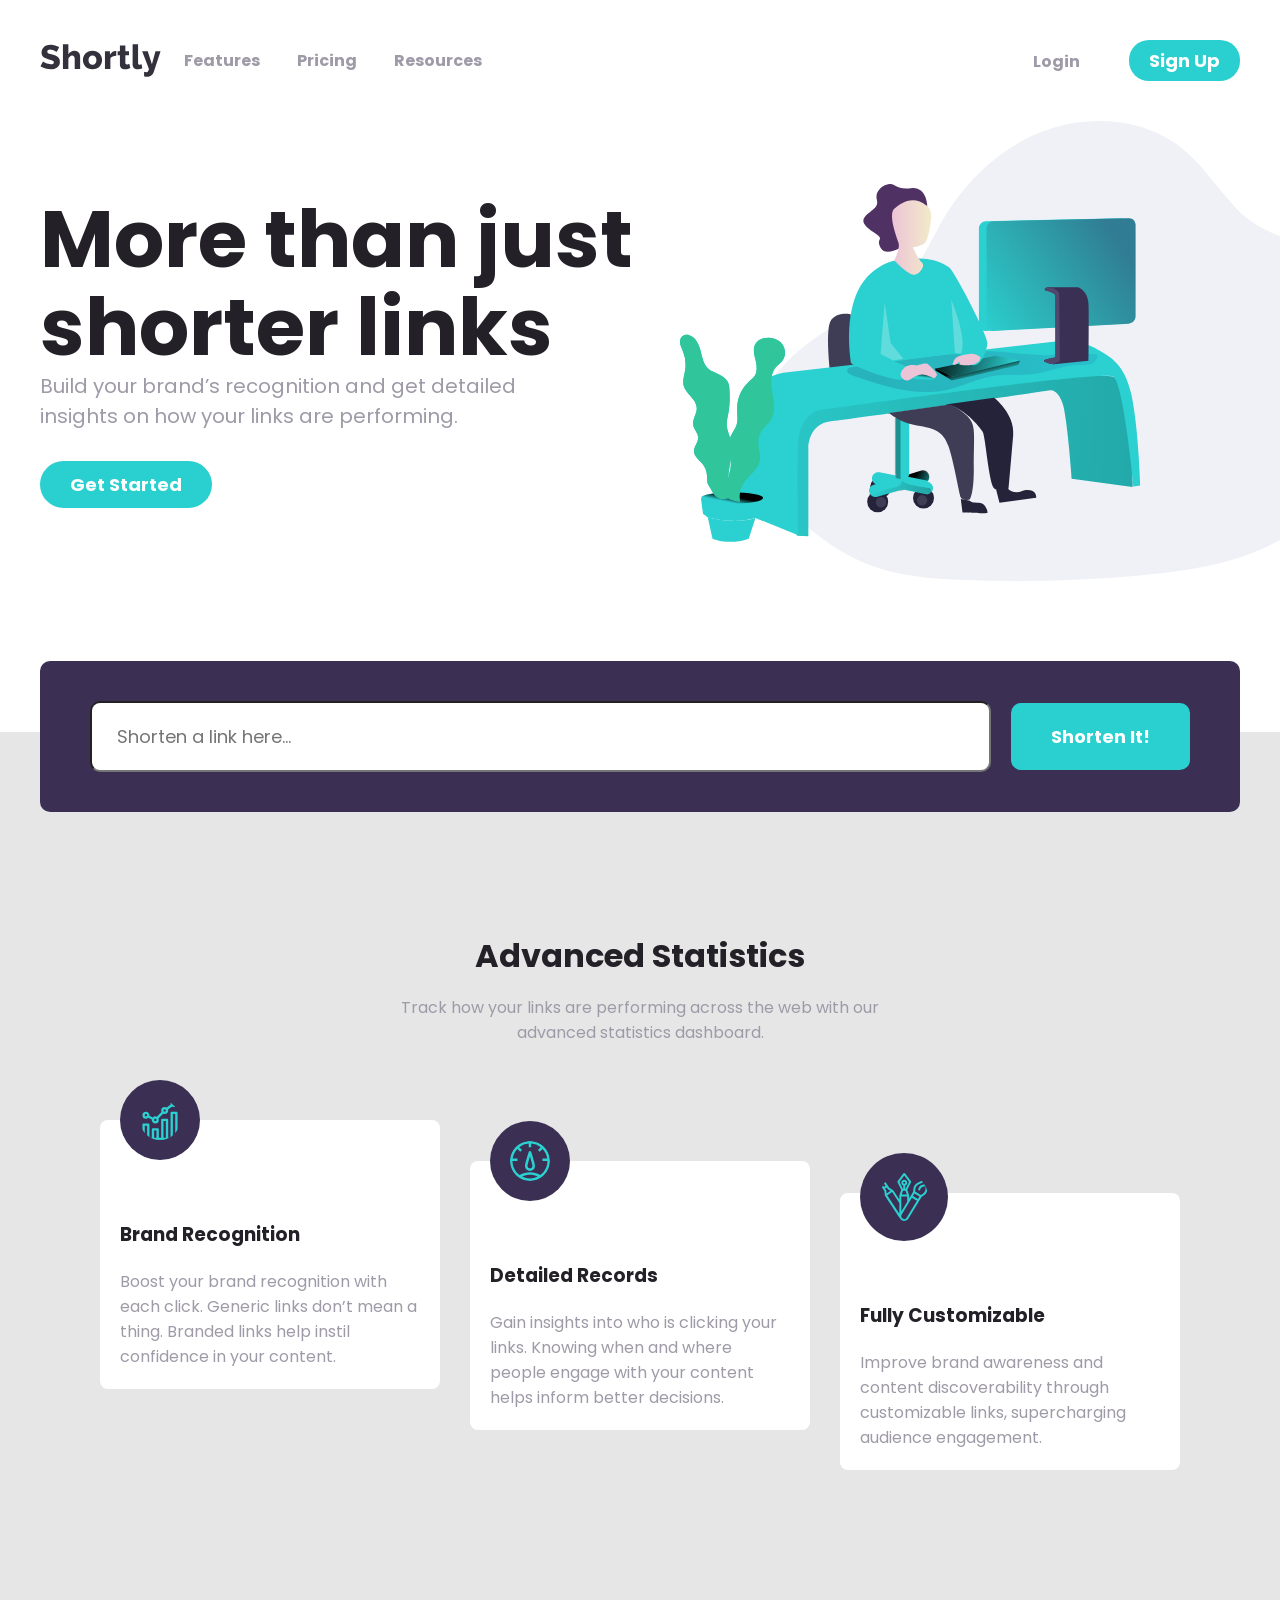
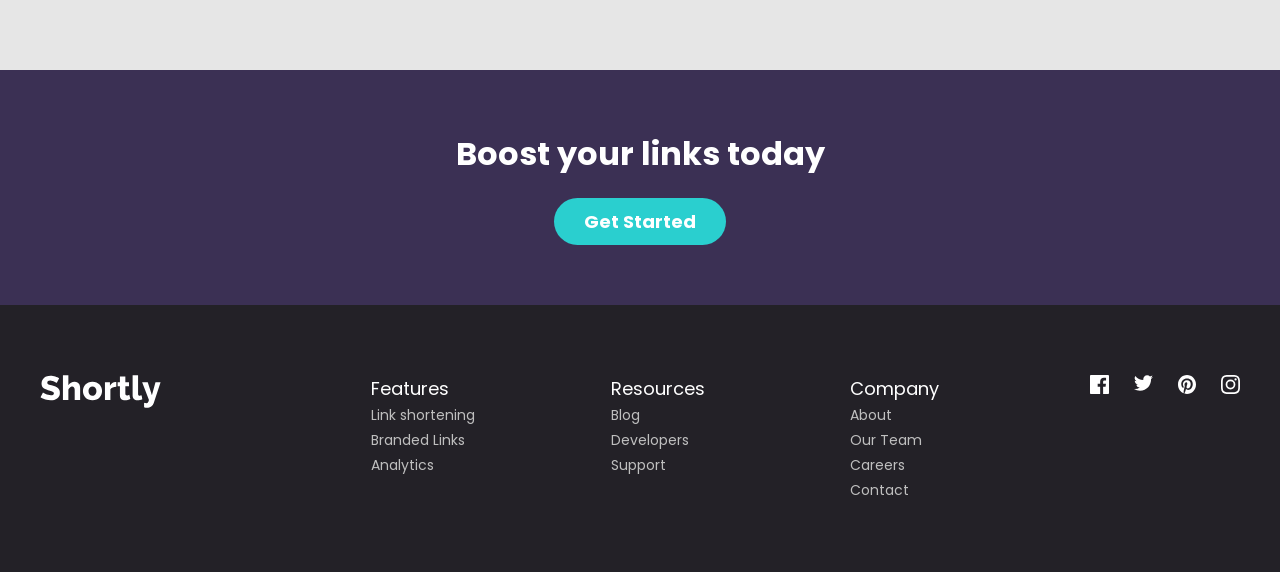
==== index.html @ 7fc7f37b "delete public folder" ====
<!DOCTYPE html>
<html lang="en">
  <head>
    <meta charset="utf-8" />
    <meta name="viewport" content="width=device-width, initial-scale=1" />
    <link rel="shortcut icon" href="favicon-32x32.png" type="image/x-icon">
    <title>Frontend Mentor | Shortly URL shortening API Challenge</title>
    <link rel="stylesheet" href="../styles/global.css">
    <link rel="preconnect" href="https://fonts.googleapis.com">
    <link rel="preconnect" href="https://fonts.gstatic.com" crossorigin>
    <link href="https://fonts.googleapis.com/css2?family=Poppins:wght@500;700&display=swap" rel="stylesheet"> 
  </head>
  <body>
    <header>
      <a href="#">
        <h1 id="logo">
          <img src="images/logo.svg" alt="logo"></img>
        </h1>
      </a>
      <nav id="menu">
        <div id="menu-links">
          <a href="#">Features</a>
          <a href="#">Pricing</a>
          <a href="#">Resources</a>
        </div>
        <div id="menu-login">
          <a href="#">Login</a>
          <button>Sign Up</button>
        </div>
      </nav>
      <button id="btn-mobile">
        <span id="hamburguer"></span>
      </button>
    </header>
    <article id="introduction">
      <section>
        <h1> More than just shorter links</h1>
        <p>
          Build your brand’s recognition and get detailed insights on how your
          links are performing.
        </p>
        <button>Get Started</button>
      </section>
      <div id="image-introduction">
        <img
          src="images/illustration-working.svg"
          alt="working on computer svg"
        ></img>
      </div>
    </article>
    <div id="shorten-link" class="purpleBg">
			<input
				id="input-shorten-link"
				placeholder=" Shorten a link here..."
			></input>
			<button id="btn-shorten">Shorten It!</button>
			<span id="error">Please add link</span>
		</div>
    <div id="statistics">
			<section>
				<h2>Advanced Statistics</h2>
				<p>
					Track how your links are performing across the web with our advanced
					statistics dashboard.
				</p>
			</section>
			<div id="cards-container">
				<div class="card-statistics">
					<img
						src="images/icon-brand-recognition.svg"
						alt="statistics icon"
					></img>
					<h3>Brand Recognition</h3>
					<p>
						Boost your brand recognition with each click. Generic links don’t
						mean a thing. Branded links help instil confidence in your content.
					</p>
				</div>
				<div class="card-statistics">
					<img
						src="images/icon-detailed-records.svg"
						alt="speedometer icon"
					></img>
					<h3>Detailed Records</h3>
					<p>
						Gain insights into who is clicking your links. Knowing when and
						where people engage with your content helps inform better decisions.
					</p>
				</div>
				<div class="card-statistics">
					<img
						src="images/icon-fully-customizable.svg"
						alt="speedometer icon"
					></img>
					<h3>Fully Customizable</h3>
					<p>
						Improve brand awareness and content discoverability through
						customizable links, supercharging audience engagement.
					</p>
				</div>
			</div>
		</div>
    <div id="boost-link">
      <h2>Boost your links today</h2>
      <button>Get Started</button>
    </div>
    <div id="footer-container">
			<footer>
				<a id="logo-footer" href="#">
					<img src="images/logo.svg" alt="logo"></img>
				</a>
				<ul>
					<span>Features</span>
					<li><a href="#">Link shortening</a></li>
					<li><a href="#">Branded Links</a></li>
					<li><a href="#">Analytics</a></li>
				</ul>
				<ul>
					<span>Resources</span>
					<li><a href="#">Blog</a></li>
					<li><a href="#">Developers</a></li>
					<li><a href="#">Support</a></li>
				</ul>
				<ul>
					<span>Company</span>
					<li><a href="#">About</a></li>
					<li><a href="#">Our Team</a></li>
					<li><a href="#">Careers</a></li>
					<li><a href="#">Contact</a></li>
				</ul>
				<ul id="social-medias">
					<li>
						<a href="#">
							<img src="images/icon-facebook.svg" alt="facebook icon"></img>
						</a>
					</li>
					<li>
						<a href="#">
							<img src="images/icon-twitter.svg" alt="twitter icon"></img>
						</a>
					</li>
					<li>
						<a href="#">
							<img src="images/icon-pinterest.svg" alt="pinterest icon"></img>
						</a>
					</li>
					<li>
						<a href="#">
							<img src="images/icon-instagram.svg" alt="instagram icon"></img>
						</a>
					</li>
				</ul>
			</footer>
		</div>
    <script src="../scripts/index.js"></script>
  </body>
</html>
---- styles/global.css ----
@media (max-width: 1080px) {
  header {
    padding: 40px 10px;
  }
  #introduction {
    -ms-flex-wrap: wrap;
        flex-wrap: wrap;
  }
  #shorten-link {
    margin: 0 20px;
  }
  #cards-container {
    padding-bottom: 450px;
  }
  #footer-container footer {
    padding: 40px 10px;
  }
}

@media (max-width: 768px) {
  header #menu {
    display: -webkit-box;
    display: -ms-flexbox;
    display: flex;
    position: absolute;
    -webkit-box-orient: vertical;
    -webkit-box-direction: normal;
        -ms-flex-direction: column;
            flex-direction: column;
    top: 110px;
    background-color: #3b3054;
    padding: 30px 15px;
    margin: 0 20px;
    border-radius: 8px;
    left: 0;
    right: 0;
    text-align: center;
    z-index: 1000;
    visibility: hidden;
  }
  header #menu a {
    color: white;
    padding: 15px 0;
  }
  header #menu-links {
    display: -webkit-box;
    display: -ms-flexbox;
    display: flex;
    -webkit-box-orient: vertical;
    -webkit-box-direction: normal;
        -ms-flex-direction: column;
            flex-direction: column;
    width: 100%;
  }
  header #menu-links a {
    margin: 0;
  }
  header #menu-login {
    display: -webkit-box;
    display: -ms-flexbox;
    display: flex;
    -webkit-box-orient: vertical;
    -webkit-box-direction: normal;
        -ms-flex-direction: column;
            flex-direction: column;
    border-top: 1px solid rgba(255, 255, 255, 0.205);
    width: 100%;
  }
  header #menu-login a {
    margin: 0;
  }
  header #menu-login button {
    padding: 10px 20px;
    -webkit-transition: none;
    transition: none;
  }
  header #btn-mobile {
    display: block;
  }
  header #menu.active {
    visibility: visible;
  }
  header #menu.active #hamburguer {
    background-color: red;
  }
  #btn-mobile {
    display: -webkit-box;
    display: -ms-flexbox;
    display: flex;
    padding: 0.5rem;
    font-size: 1rem;
    border: none;
    background: none;
    cursor: pointer;
  }
  #hamburguer {
    display: block;
    border-top: 3px solid #9e9aa7;
    width: 23px;
  }
  #hamburguer::after, #hamburguer::before {
    display: block;
    content: "";
    width: 23px;
    height: 3px;
    background-color: #9e9aa7;
    margin-top: 5px;
  }
  #introduction #image-introduction {
    -webkit-box-ordinal-group: 0;
        -ms-flex-order: -1;
            order: -1;
    max-width: 500px;
    margin-bottom: 40px;
    position: relative;
    right: -20px;
  }
  #introduction section {
    text-align: center;
    padding: 15px;
  }
  #introduction section h1 {
    line-height: 1.3em;
    overflow: hidden;
  }
  #introduction section p {
    margin: 20px auto;
    font-size: 16px;
  }
  #introduction section button {
    margin-top: 0;
  }
  #shorten-link {
    margin: 0 20px;
    padding: 20px;
  }
  #shorten-link input {
    width: 100%;
    padding: 10px 15px;
    font-size: 16px;
  }
  #shorten-link button {
    width: 100%;
    padding: 10px 15px;
  }
  #statistics {
    padding-bottom: 80px;
  }
  #statistics #cards-container {
    padding-bottom: 1100px;
    gap: 90px;
  }
  #statistics .card-statistics img {
    margin: 0 auto;
  }
  #footer-container footer {
    -webkit-box-orient: vertical;
    -webkit-box-direction: normal;
        -ms-flex-direction: column;
            flex-direction: column;
    -webkit-box-align: center;
        -ms-flex-align: center;
            align-items: center;
    text-align: center;
    padding: 70px 0;
  }
  #footer-container #logo-footer {
    margin: 0 0 30px;
  }
  #footer-container #social-medias {
    margin-top: 20px;
    -webkit-box-flex: 1;
        -ms-flex: 1;
            flex: 1;
  }
}

header {
  display: -webkit-box;
  display: -ms-flexbox;
  display: flex;
  -ms-flex-wrap: wrap;
      flex-wrap: wrap;
  -webkit-box-pack: justify;
      -ms-flex-pack: justify;
          justify-content: space-between;
  -webkit-box-align: center;
      -ms-flex-align: center;
          align-items: center;
  margin: 0 auto;
  padding: 40px 0;
  max-width: 1200px;
}

header #logo {
  display: -webkit-box;
  display: -ms-flexbox;
  display: flex;
  -webkit-box-flex: 1;
      -ms-flex: 1;
          flex: 1;
}

header #menu {
  display: -webkit-box;
  display: -ms-flexbox;
  display: flex;
  -ms-flex-wrap: wrap;
      flex-wrap: wrap;
  -webkit-box-align: center;
      -ms-flex-align: center;
          align-items: center;
  -webkit-box-pack: justify;
      -ms-flex-pack: justify;
          justify-content: space-between;
  -webkit-box-flex: 1;
      -ms-flex: 1;
          flex: 1;
}

header a {
  color: #9e9aa7;
  font-weight: 700;
}

header a:hover {
  color: #3b3054;
}

header #menu-links {
  overflow: hidden;
}

header #menu-links a {
  padding: 5px 10px;
  margin-left: 13px;
}

header #menu-login a {
  padding: 5px 10px;
  margin-right: 35px;
}

header #menu-login button {
  background-color: #2acfcf;
  color: white;
  border: none;
  border-radius: 20px;
  padding: 7px 20px;
  cursor: pointer;
  -webkit-transition: 0.3s;
  transition: 0.3s;
}

header #menu-login button:hover {
  -webkit-filter: opacity(0.5);
          filter: opacity(0.5);
}

header #btn-mobile {
  display: none;
}

#introduction {
  display: -webkit-box;
  display: -ms-flexbox;
  display: flex;
  -webkit-box-pack: justify;
      -ms-flex-pack: justify;
          justify-content: space-between;
  -webkit-box-align: center;
      -ms-flex-align: center;
          align-items: center;
}

#introduction #image-introduction {
  max-width: 700px;
  margin-right: -100px;
  overflow: hidden;
}

#introduction section {
  margin: 0 auto;
  max-width: 600px;
}

#introduction section h1 {
  font-size: clamp(2.3em, 10vw, 5em);
  overflow: hidden;
  line-height: 1.1em;
}

#introduction section p {
  color: #9e9aa7;
  font-size: 20px;
  max-width: 500px;
}

#introduction section button {
  margin-top: 30px;
  background-color: #2acfcf;
  color: white;
  border: none;
  border-radius: 30px;
  padding: 10px 30px;
  cursor: pointer;
  -webkit-transition: 0.3s;
  transition: 0.3s;
  font-size: 18px;
  font-weight: 700;
}

#introduction section button:hover {
  -webkit-filter: opacity(0.5);
          filter: opacity(0.5);
}

#shorten-link {
  display: -webkit-box;
  display: -ms-flexbox;
  display: flex;
  -ms-flex-wrap: wrap;
      flex-wrap: wrap;
  -webkit-box-pack: justify;
      -ms-flex-pack: justify;
          justify-content: space-between;
  -webkit-box-align: center;
      -ms-flex-align: center;
          align-items: center;
  max-width: 1200px;
  margin: 0 auto;
  padding: 40px 50px;
  background-color: #3b3054;
  gap: 20px;
  border-radius: 10px;
  position: relative;
  top: 5rem;
}

#shorten-link input {
  -webkit-box-flex: 1;
      -ms-flex: 1;
          flex: 1;
  padding: 20px;
  border-radius: 10px;
  font-size: 18px;
  outline: none;
}

#shorten-link button {
  padding: 20px 40px;
  border-radius: 10px;
}

#shorten-link #error {
  color: #f46262;
  width: 100%;
  display: none;
}

#boost-link {
  background-color: #3b3054;
  text-align: center;
  padding: 60px;
}

#boost-link h2 {
  font-size: 2em;
  margin-bottom: 20px;
}

h2 {
  color: white;
}

button {
  background-color: #2acfcf;
  color: white;
  border: none;
  border-radius: 30px;
  padding: 10px 30px;
  cursor: pointer;
  -webkit-transition: 0.3s;
  transition: 0.3s;
  font-size: 18px;
  font-weight: 700;
}

button:hover {
  -webkit-filter: opacity(0.5);
          filter: opacity(0.5);
}

#statistics {
  background-color: #e6e6e6;
  text-align: center;
  padding: 200px 30px;
}

#statistics section p {
  max-width: 530px;
  margin: 15px auto;
}

#statistics h2 {
  color: #232127;
  font-size: 2em;
}

#statistics p {
  color: #9e9aa7;
}

#statistics #cards-container {
  display: -webkit-box;
  display: -ms-flexbox;
  display: flex;
  -ms-flex-wrap: wrap;
      flex-wrap: wrap;
  -webkit-box-pack: center;
      -ms-flex-pack: center;
          justify-content: center;
  gap: 30px;
  height: 350px;
  overflow: visible;
  margin-top: 60px;
}

#statistics .card-statistics {
  background-color: white;
  padding: 20px;
  border-radius: 8px;
  overflow: visible;
  text-align: left;
}

#statistics .card-statistics:nth-child(1) {
  -ms-flex-item-align: start;
      align-self: flex-start;
}

#statistics .card-statistics:nth-child(2) {
  -ms-flex-item-align: center;
      -ms-grid-row-align: center;
      align-self: center;
}

#statistics .card-statistics:nth-child(3) {
  -ms-flex-item-align: end;
      align-self: flex-end;
}

#statistics .card-statistics h3 {
  margin-bottom: 20px;
}

#statistics .card-statistics p {
  max-width: 300px;
}

#statistics .card-statistics img {
  position: relative;
  top: -60px;
  z-index: 1000;
  padding: 20px;
  border-radius: 50%;
  background-color: #3b3054;
}

#footer-container {
  background-color: #232127;
  width: 100%;
}

#footer-container footer {
  max-width: 1200px;
  margin: 0 auto;
  display: -webkit-box;
  display: -ms-flexbox;
  display: flex;
  -ms-flex-wrap: wrap;
      flex-wrap: wrap;
  -webkit-box-pack: justify;
      -ms-flex-pack: justify;
          justify-content: space-between;
  padding: 70px 0;
}

#footer-container #logo-footer {
  -webkit-filter: invert(99%) sepia(1%) saturate(0%) hue-rotate(331deg) brightness(200%) contrast(106.4%);
          filter: invert(99%) sepia(1%) saturate(0%) hue-rotate(331deg) brightness(200%) contrast(106.4%);
  margin-right: 120px;
}

#footer-container ul {
  list-style: none;
  -ms-flex-preferred-size: 150px;
      flex-basis: 150px;
}

#footer-container ul span {
  color: white;
  font-size: 18px;
  margin-bottom: 20px;
}

#footer-container ul li a {
  color: #bfbfbf;
  margin-top: 5px;
  font-size: 14px;
  -webkit-transition: 0.3s;
  transition: 0.3s;
}

#footer-container ul li a:hover {
  color: #2acfcf;
}

#footer-container #social-medias {
  display: -webkit-box;
  display: -ms-flexbox;
  display: flex;
  gap: 25px;
  -webkit-transition: 0.3s;
  transition: 0.3s;
}

#footer-container #social-medias a:hover {
  -webkit-filter: invert(58%) sepia(23%) saturate(1108%) hue-rotate(131deg) brightness(150%) contrast(106%);
          filter: invert(58%) sepia(23%) saturate(1108%) hue-rotate(131deg) brightness(150%) contrast(106%);
}

* {
  padding: 0;
  margin: 0;
  -webkit-box-sizing: border-box;
          box-sizing: border-box;
  font-family: "Poppins", sans-serif;
  color: #232127;
  overflow-x: hidden;
  /*hiddes horizontal scrollbar*/
}

a {
  text-decoration: none;
}

img {
  display: block;
  max-width: 100%;
}
/*# sourceMappingURL=global.css.map */
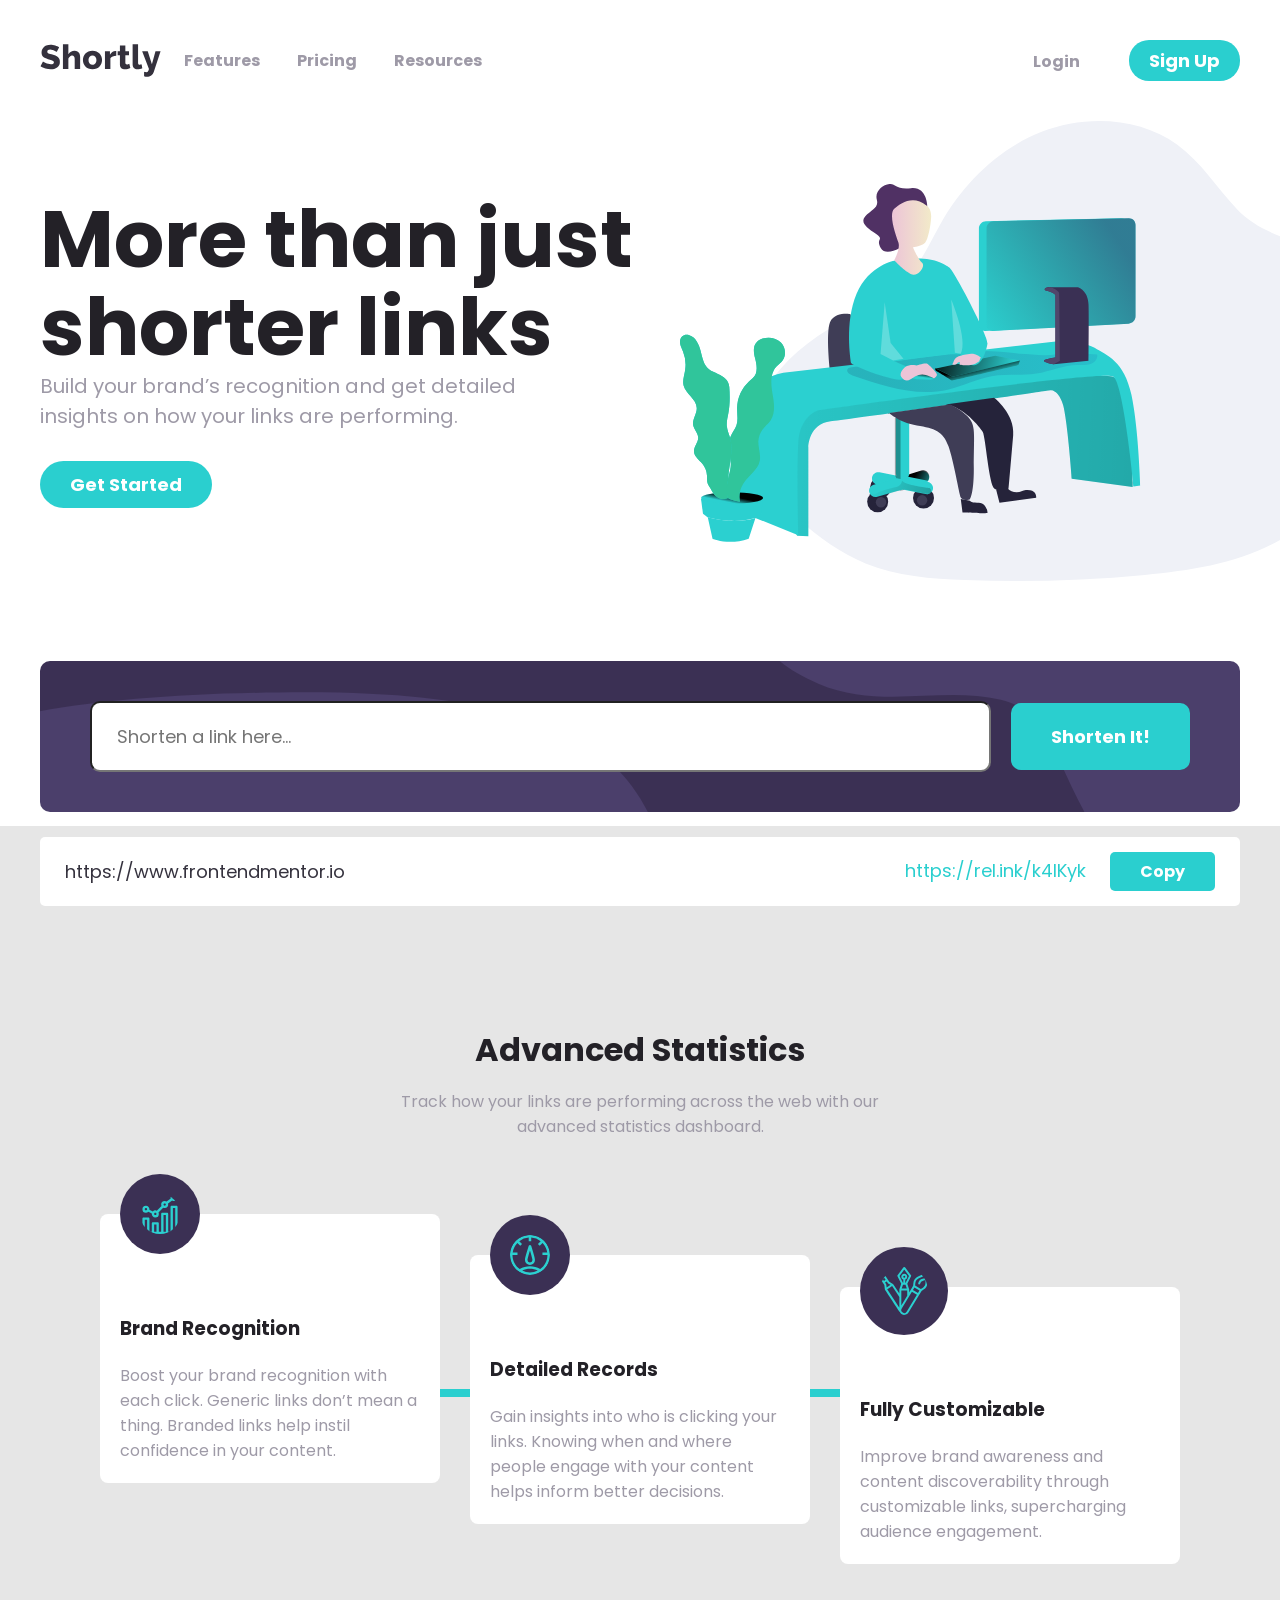
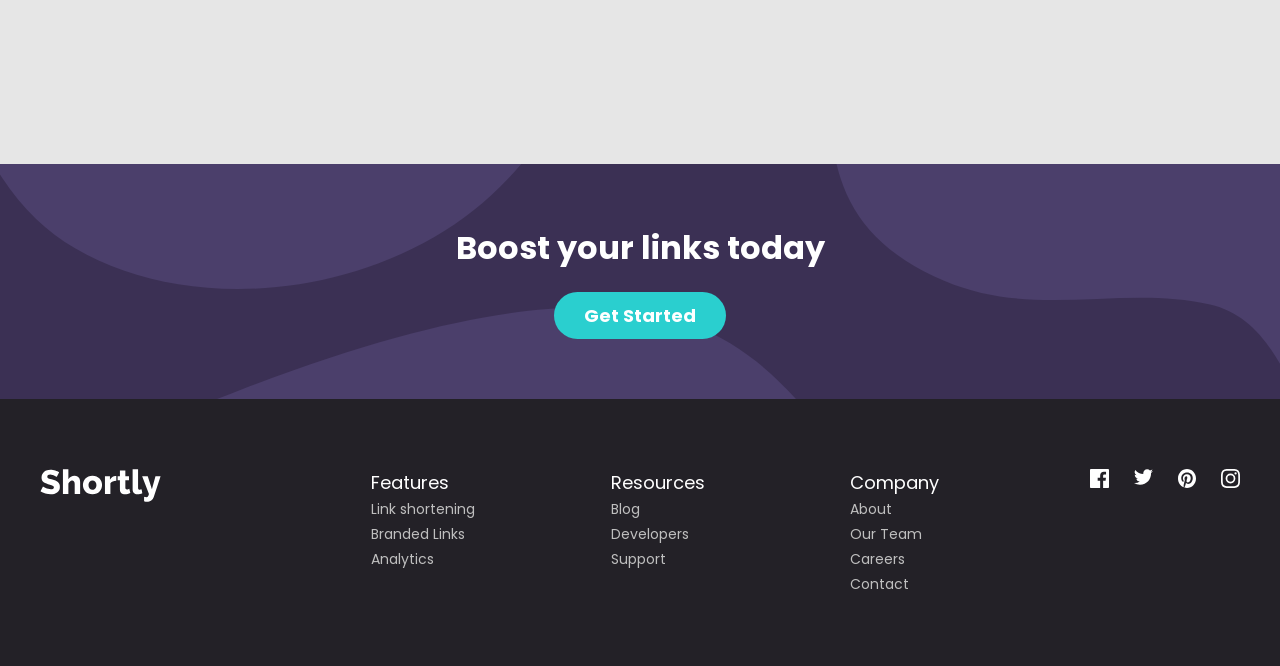
==== commit 02a07e21: "link-div desktop style done" ====
--- a/index.html
+++ b/index.html
@@ -3,9 +3,9 @@
   <head>
     <meta charset="utf-8" />
     <meta name="viewport" content="width=device-width, initial-scale=1" />
-    <link rel="shortcut icon" href="favicon-32x32.png" type="image/x-icon">
+    <link rel="shortcut icon" href="images/favicon-32x32.png" type="image/x-icon">
     <title>Frontend Mentor | Shortly URL shortening API Challenge</title>
-    <link rel="stylesheet" href="../styles/global.css">
+    <link rel="stylesheet" href="styles/global.css">
     <link rel="preconnect" href="https://fonts.googleapis.com">
     <link rel="preconnect" href="https://fonts.gstatic.com" crossorigin>
     <link href="https://fonts.googleapis.com/css2?family=Poppins:wght@500;700&display=swap" rel="stylesheet"> 
@@ -48,13 +48,22 @@
         ></img>
       </div>
     </article>
-    <div id="shorten-link" class="purpleBg">
-			<input
-				id="input-shorten-link"
-				placeholder=" Shorten a link here..."
-			></input>
-			<button id="btn-shorten">Shorten It!</button>
-			<span id="error">Please add link</span>
+    <div id="purpleBg-wrapper">
+			<div id="shorten-link" class="purpleBg">
+						<input
+							id="input-shorten-link"
+							placeholder=" Shorten a link here..."
+						></input>
+						<button id="btn-shorten">Shorten It!</button>
+						<span id="error">Please add link</span>
+					</div>
+					<div class="div-link">
+						<span>https://www.frontendmentor.io</span>
+						<div>
+							<span>https://rel.ink/k4lKyk</span>
+							<button>Copy</button>
+						</div>
+					</div>
 		</div>
     <div id="statistics">
 			<section>
@@ -152,6 +161,6 @@
 				</ul>
 			</footer>
 		</div>
-    <script src="../scripts/index.js"></script>
+    <script src="scripts/index.js"></script>
   </body>
 </html>
--- a/styles/global.css
+++ b/styles/global.css
@@ -8,6 +8,10 @@
   }
   #shorten-link {
     margin: 0 20px;
+    background-image: url(../images/bg-shorten-mobile.svg);
+  }
+  #boost-link {
+    background-image: url(../images/bg-boost-mobile.svg);
   }
   #cards-container {
     padding-bottom: 450px;
@@ -150,6 +154,12 @@
     padding-bottom: 1100px;
     gap: 90px;
   }
+  #statistics #cards-container::after {
+    left: 50%;
+    top: 20%;
+    height: 50rem;
+    width: .5rem;
+  }
   #statistics .card-statistics img {
     margin: 0 auto;
   }
@@ -315,7 +325,12 @@
           filter: opacity(0.5);
 }
 
-#shorten-link {
+#purpleBg-wrapper {
+  position: relative;
+  top: 5rem;
+}
+
+#purpleBg-wrapper #shorten-link {
   display: -webkit-box;
   display: -ms-flexbox;
   display: flex;
@@ -333,11 +348,11 @@
   background-color: #3b3054;
   gap: 20px;
   border-radius: 10px;
-  position: relative;
-  top: 5rem;
-}
-
-#shorten-link input {
+  background-image: url(../images/bg-shorten-desktop.svg);
+  background-size: cover;
+}
+
+#purpleBg-wrapper #shorten-link input {
   -webkit-box-flex: 1;
       -ms-flex: 1;
           flex: 1;
@@ -347,19 +362,55 @@
   outline: none;
 }
 
-#shorten-link button {
+#purpleBg-wrapper #shorten-link button {
   padding: 20px 40px;
   border-radius: 10px;
 }
 
-#shorten-link #error {
+#purpleBg-wrapper #shorten-link #error {
   color: #f46262;
   width: 100%;
   display: none;
 }
 
+#purpleBg-wrapper .div-link {
+  display: -webkit-box;
+  display: -ms-flexbox;
+  display: flex;
+  -webkit-box-pack: justify;
+      -ms-flex-pack: justify;
+          justify-content: space-between;
+  -webkit-box-align: center;
+      -ms-flex-align: center;
+          align-items: center;
+  -ms-flex-wrap: wrap;
+      flex-wrap: wrap;
+  max-width: 1200px;
+  margin: 25px auto 0;
+  padding: 15px 25px;
+  background-color: white;
+  border-radius: 5px;
+}
+
+#purpleBg-wrapper .div-link span {
+  color: #35323e;
+  font-size: 18px;
+}
+
+#purpleBg-wrapper .div-link div span {
+  color: #2acfcf;
+  margin-right: 20px;
+}
+
+#purpleBg-wrapper .div-link div button {
+  border-radius: 5px;
+  font-size: 16px;
+  padding: 7px 30px;
+}
+
 #boost-link {
   background-color: #3b3054;
+  background-image: url(../images/bg-boost-desktop.svg);
   text-align: center;
   padding: 60px;
 }
@@ -424,6 +475,19 @@
   height: 350px;
   overflow: visible;
   margin-top: 60px;
+  position: relative;
+  z-index: 10000;
+}
+
+#statistics #cards-container::after {
+  content: "";
+  position: absolute;
+  top: 50%;
+  left: 30%;
+  width: 50%;
+  height: 0.5rem;
+  background-color: #2acfcf;
+  z-index: -1;
 }
 
 #statistics .card-statistics {
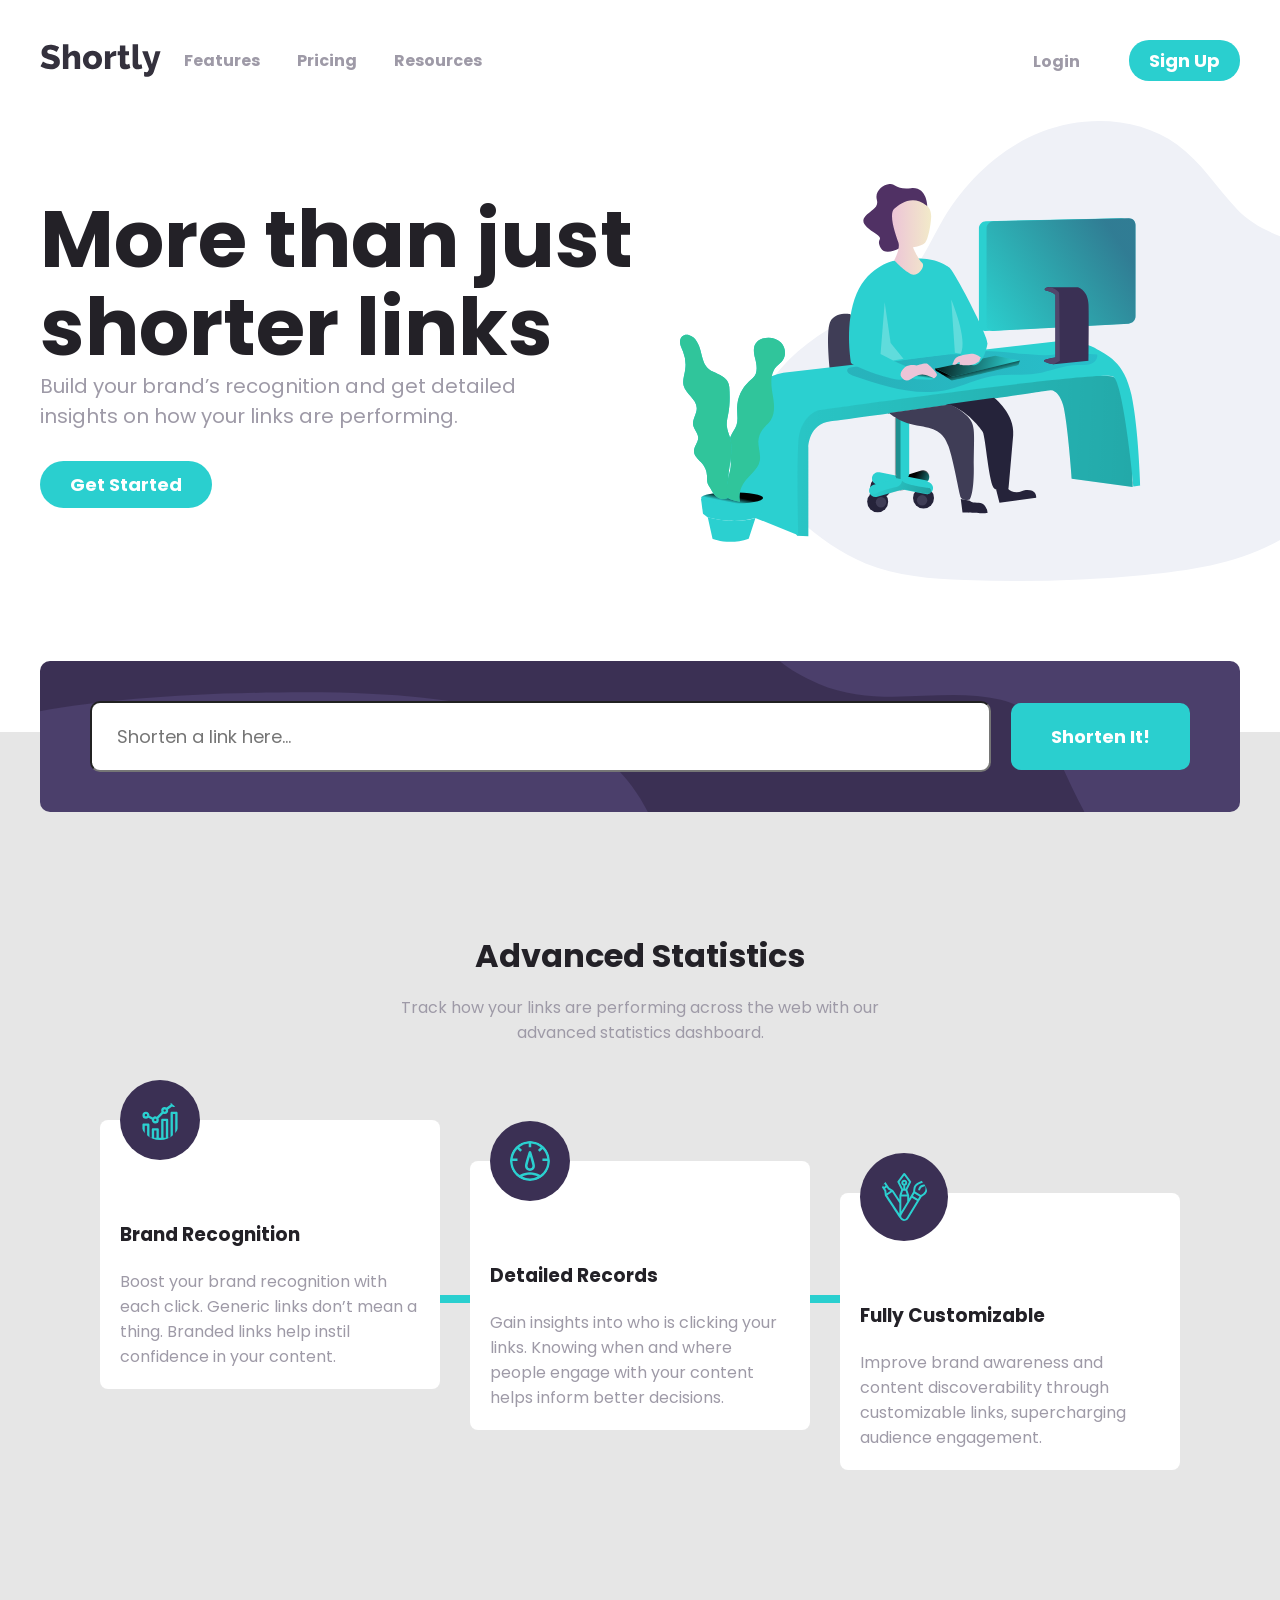
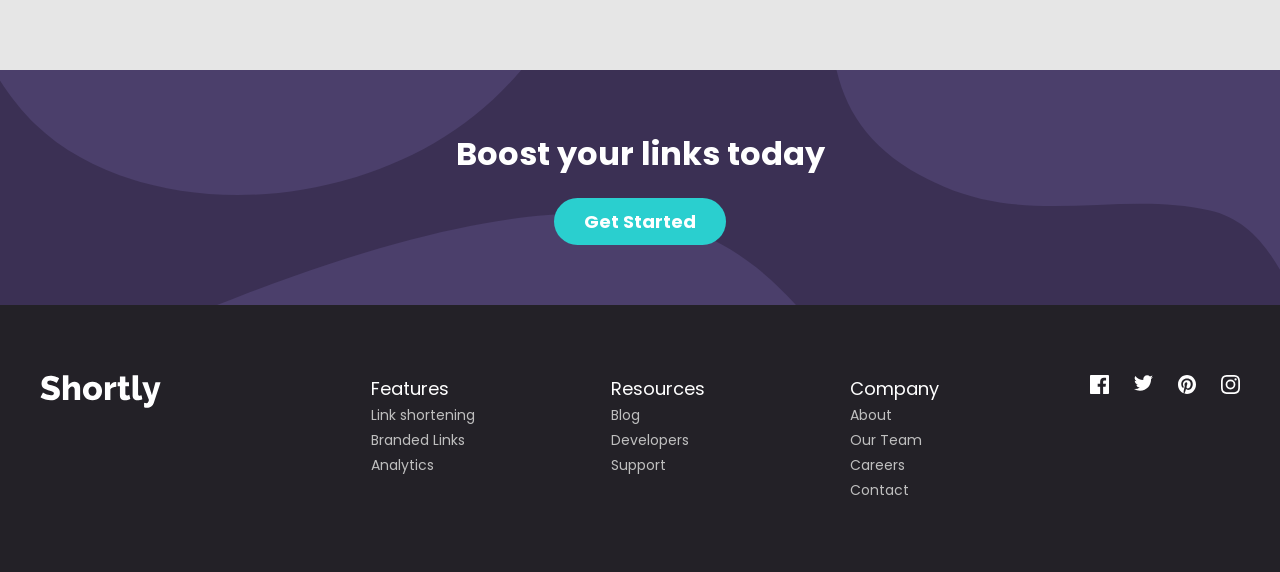
==== commit 814aeb27: "add link on js and adjust word too long" ====
--- a/index.html
+++ b/index.html
@@ -56,13 +56,6 @@
 						></input>
 						<button id="btn-shorten">Shorten It!</button>
 						<span id="error">Please add link</span>
-					</div>
-					<div class="div-link">
-						<span>https://www.frontendmentor.io</span>
-						<div>
-							<span>https://rel.ink/k4lKyk</span>
-							<button>Copy</button>
-						</div>
 					</div>
 		</div>
     <div id="statistics">
--- a/styles/global.css
+++ b/styles/global.css
@@ -395,11 +395,15 @@
 #purpleBg-wrapper .div-link span {
   color: #35323e;
   font-size: 18px;
+  max-width: 500px;
+  text-overflow: ellipsis;
+  white-space: nowrap;
 }
 
 #purpleBg-wrapper .div-link div span {
   color: #2acfcf;
   margin-right: 20px;
+  text-overflow: ellipsis;
 }
 
 #purpleBg-wrapper .div-link div button {
